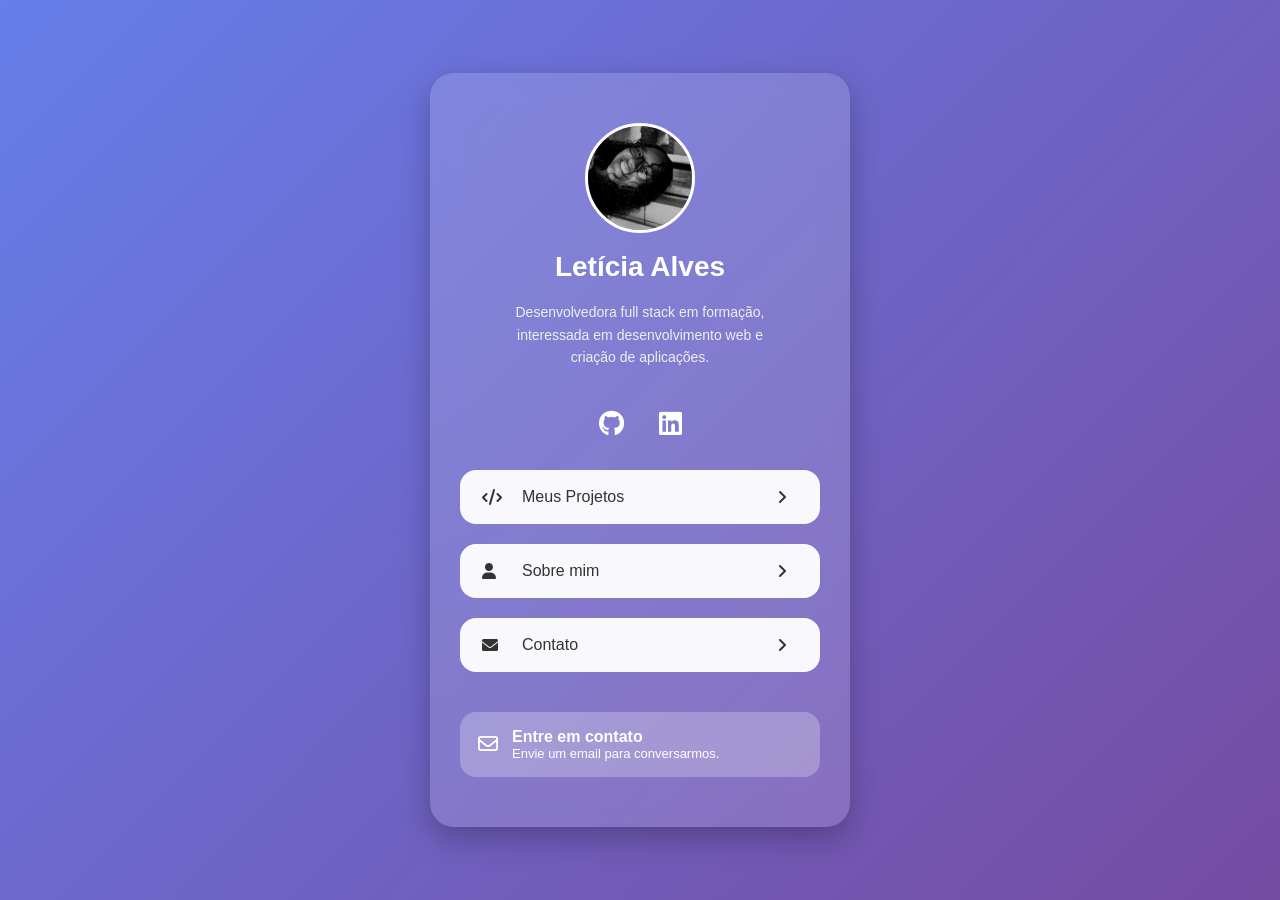
==== index.html @ 5ff334ac "primeiro commit" ====
<!doctype html>
<html lang="pt-BR">

<head>
  <meta charset="UTF-8" />
  <meta name="viewport" content="width=device-width, initial-scale=1.0" />
  <title>Linktree | Letícia Alves</title>

  <link rel="stylesheet" href="assets/styles.css" />
  <link rel="stylesheet" href="https://cdnjs.cloudflare.com/ajax/libs/font-awesome/6.0.0/css/all.min.css">
</head>

<body>

  <div class="content">

    <header>
      <img src="assets/leticia.jpg" alt="Letícia Alves">

      <h1>Letícia Alves</h1>

      <p>
        Desenvolvedora full stack em formação, interessada em desenvolvimento web e criação de aplicações.
      </p>
    </header>

    <div class="content_main">

      <ul>
        <li>
          <a href="https://github.com/letxiz" class="link-github" target="_blank">
            <i class="fa-brands fa-github"></i>
          </a>
        </li>

        <li>
          <a href="https://www.linkedin.com/in/leticia954/" class="link-linkedin" target="_blank">
            <i class="fa-brands fa-linkedin"></i>
          </a>
        </li>

      </ul>

      <main>

        <a href="https://github.com/letxiz?tab=repositories" target="_blank">
          <i class="fa-solid fa-code"></i>
          <p>Meus Projetos</p>
          <i class="fa-solid fa-angle-right"></i>
        </a>

        <a href="sobre.html">
          <i class="fa-solid fa-user"></i>
          <p>Sobre mim</p>
          <i class="fa-solid fa-angle-right"></i>
        </a>

        <a href="mailto:letxizalves@gmail.com">
          <i class="fa-solid fa-envelope"></i>
          <p>Contato</p>
          <i class="fa-solid fa-angle-right"></i>
        </a>

      </main>

      <footer onclick="location.href='mailto:letxizalves@gmail.com'">
        <i class="fa-regular fa-envelope"></i>

        <span>
          <h2>Entre em contato</h2>
          <p>Envie um email para conversarmos.</p>
        </span>

      </footer>

    </div>
  </div>

</body>

</html>
---- assets/styles.css ----
*{
  margin:0;
  padding:0;
  box-sizing:border-box;
  font-family:"Jost", sans-serif;
}


:root{
  --gradiente: linear-gradient(135deg,#667eea,#764ba2);
  --branco:#ffffff;
  --texto:#333;
}

/* body */

body{
  min-height:100vh;
  display:flex;
  justify-content:center;
  align-items:center;
  padding:20px;
  background:var(--gradiente);
}

/* card */

.content{
  width:100%;
  max-width:420px;

  background:rgba(255,255,255,0.15);
  backdrop-filter:blur(12px);

  border-radius:24px;

  padding:50px 30px;

  display:flex;
  flex-direction:column;
  gap:40px;

  box-shadow:0 12px 30px rgba(0,0,0,0.25);
}

/* header */

header{
  display:flex;
  flex-direction:column;
  align-items:center;
  text-align:center;
  gap:18px;
}

header img{
  width:110px;
  height:110px;

  border-radius:50%;
  border:3px solid white;

  object-fit:cover;
}

header h1{
  color:white;
  font-size:28px;
}

header p{
  color:#eeeeee;
  font-size:14px;
  line-height:1.6;
  max-width:280px;
}

/* mainL */

.content_main{
  display:flex;
  flex-direction:column;
  gap:30px;
}

/* redes sociais */

.content_main ul{
  list-style:none;
  display:flex;
  justify-content:center;
  gap:35px;
}

.content_main ul a{
  color:white;
  font-size:26px;
  transition:all 0.2s ease;
}

.content_main ul a:hover{
  transform:scale(1.2);
  opacity:0.8;
}

/* botões */

main{
  display:flex;
  flex-direction:column;
  gap:20px;
}

main a{
  background:rgba(255,255,255,0.95);

  border-radius:16px;

  padding:18px 22px;

  text-decoration:none;
  color:var(--texto);

  display:grid;
  grid-template-columns:30px 1fr 20px;
  align-items:center;
  gap:10px;

  font-weight:500;

  transition:all 0.2s ease;
}

main a:hover{
  transform:translateY(-4px);
  box-shadow:0 8px 20px rgba(0,0,0,0.25);
}

main a i{
  font-size:16px;
}
/*footer*/

footer{
  margin-top:10px;

  background:rgba(255,255,255,0.25);
  color:white;

  border-radius:16px;
  padding:16px 18px;

  display:flex;
  align-items:center;
  gap:14px;

  cursor:pointer;

  transition:all 0.2s ease;
}

footer:hover{
  background:rgba(255,255,255,0.4);
}

footer i{
  font-size:20px;
}

footer h2{
  font-size:16px;
}

footer p{
  font-size:13px;
}

/* RESPONSIVO */

@media(max-width:480px){

  .content{
    padding:40px 25px;
  }

  header h1{
    font-size:24px;
  }

}
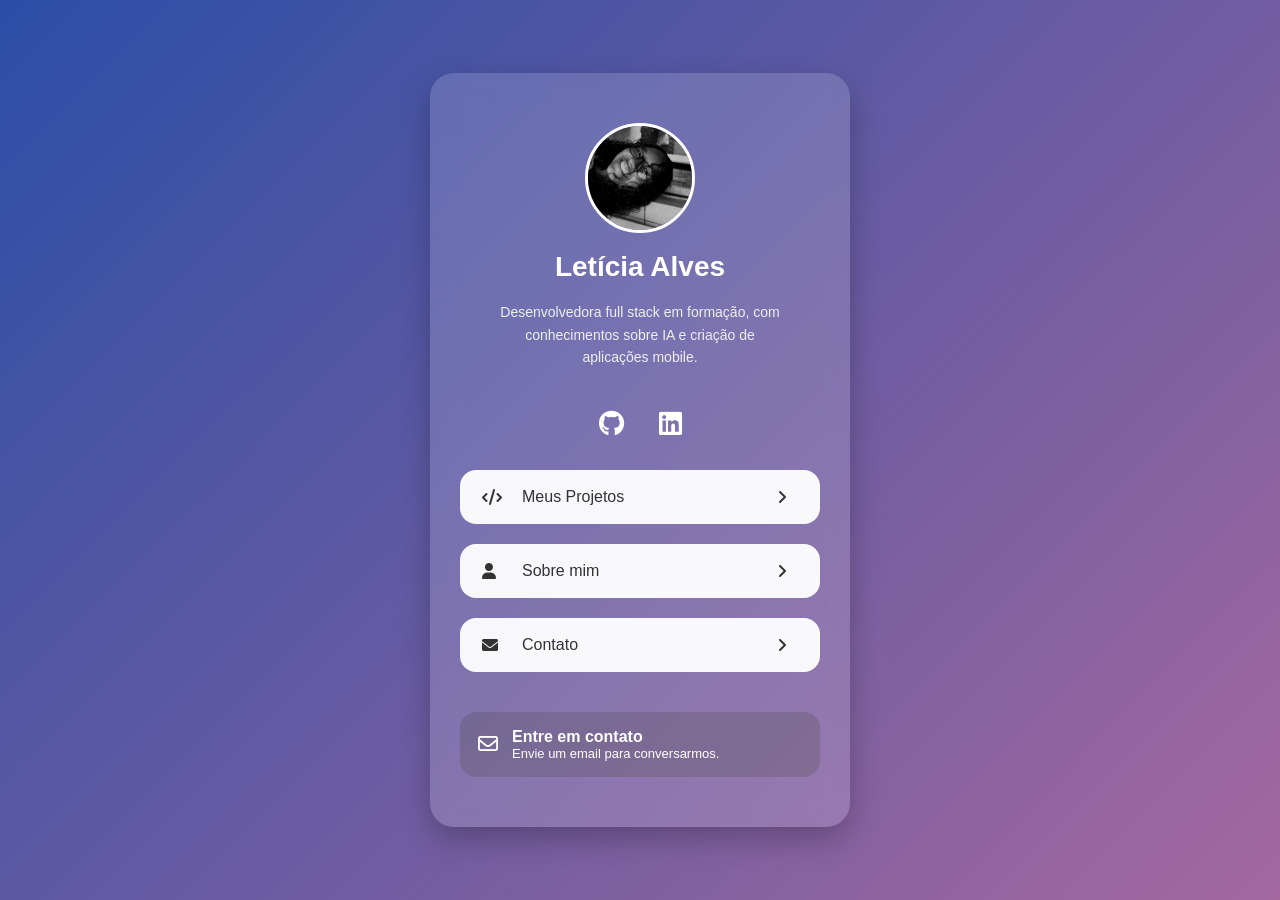
==== commit 3cad4b1d: "feat: ajustando css e o arquivo sobre mim" ====
--- a/index.html
+++ b/index.html
@@ -20,7 +20,7 @@
       <h1>Letícia Alves</h1>
 
       <p>
-        Desenvolvedora full stack em formação, interessada em desenvolvimento web e criação de aplicações.
+        Desenvolvedora full stack em formação, com conhecimentos sobre IA e criação de aplicações mobile.
       </p>
     </header>
 
--- a/assets/styles.css
+++ b/assets/styles.css
@@ -8,7 +8,7 @@
 
 
 :root{
-  --gradiente: linear-gradient(135deg,#667eea,#764ba2);
+  --gradiente: linear-gradient(135deg,#2b4ea6,#a4689f);
   --branco:#ffffff;
   --texto:#333;
 }
@@ -145,7 +145,7 @@
 footer{
   margin-top:10px;
 
-  background:rgba(255,255,255,0.25);
+  background:rgba(85, 80, 80, 0.289);
   color:white;
 
   border-radius:16px;
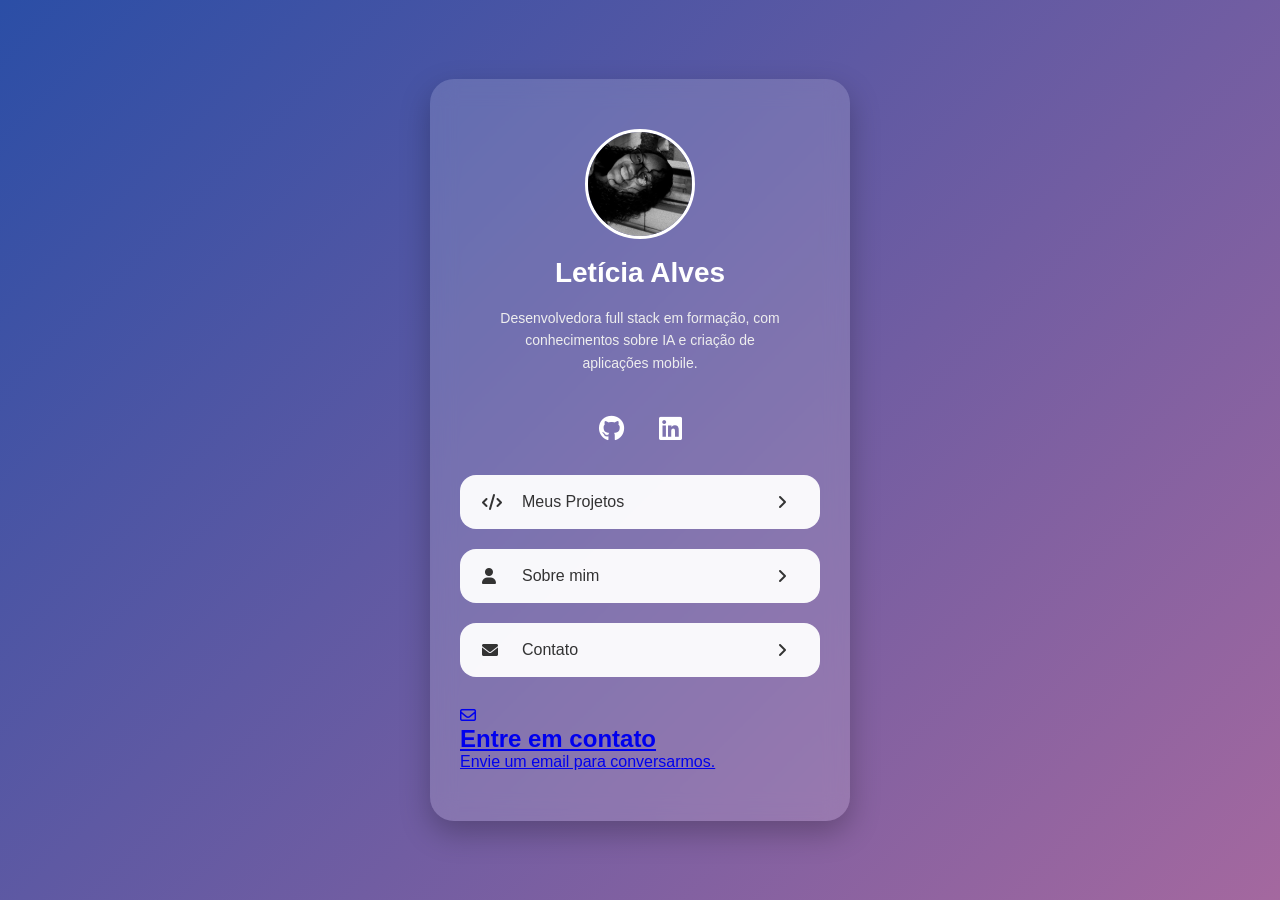
==== commit f0ce8c77: "feat: modifica arquivos" ====
--- a/index.html
+++ b/index.html
@@ -5,6 +5,14 @@
   <meta charset="UTF-8" />
   <meta name="viewport" content="width=device-width, initial-scale=1.0" />
   <title>Linktree | Letícia Alves</title>
+
+  <meta name="description" content="Linktree de Letícia Alves, desenvolvedora full stack em formação com conhecimentos sobre IA e criação de aplicações mobile." />
+  <link rel="icon" href="assets/favicon.png" />
+
+  <meta property="og:title" content="Letícia Alves" />
+  <meta property="og:description" content="Desenvolvedora full stack em formação, com conhecimentos sobre IA e criação de aplicações mobile." />
+  <meta property="og:image" content="assets/leticia.jpg" />
+  <meta property="og:type" content="website" />
 
   <link rel="stylesheet" href="assets/styles.css" />
   <link rel="stylesheet" href="https://cdnjs.cloudflare.com/ajax/libs/font-awesome/6.0.0/css/all.min.css">
@@ -15,7 +23,7 @@
   <div class="content">
 
     <header>
-      <img src="assets/leticia.jpg" alt="Letícia Alves">
+      <img src="assets/leticia.jpg" alt="Foto de perfil de Letícia Alves">
 
       <h1>Letícia Alves</h1>
 
@@ -28,14 +36,14 @@
 
       <ul>
         <li>
-          <a href="https://github.com/letxiz" class="link-github" target="_blank">
-            <i class="fa-brands fa-github"></i>
+          <a href="https://github.com/letxiz" class="link-github" target="_blank" rel="noopener noreferrer" aria-label="GitHub">
+            <i class="fa-brands fa-github" aria-hidden="true"></i>
           </a>
         </li>
 
         <li>
-          <a href="https://www.linkedin.com/in/leticia954/" class="link-linkedin" target="_blank">
-            <i class="fa-brands fa-linkedin"></i>
+          <a href="https://www.linkedin.com/in/leticia954/" class="link-linkedin" target="_blank" rel="noopener noreferrer" aria-label="LinkedIn">
+            <i class="fa-brands fa-linkedin" aria-hidden="true"></i>
           </a>
         </li>
 
@@ -43,35 +51,35 @@
 
       <main>
 
-        <a href="https://github.com/letxiz?tab=repositories" target="_blank">
-          <i class="fa-solid fa-code"></i>
-          <p>Meus Projetos</p>
-          <i class="fa-solid fa-angle-right"></i>
+        <a href="https://github.com/letxiz?tab=repositories" target="_blank" rel="noopener noreferrer">
+          <i class="fa-solid fa-code" aria-hidden="true"></i>
+          <span>Meus Projetos</span>
+          <i class="fa-solid fa-angle-right" aria-hidden="true"></i>
         </a>
 
         <a href="sobre.html">
-          <i class="fa-solid fa-user"></i>
-          <p>Sobre mim</p>
-          <i class="fa-solid fa-angle-right"></i>
+          <i class="fa-solid fa-user" aria-hidden="true"></i>
+          <span>Sobre mim</span>
+          <i class="fa-solid fa-angle-right" aria-hidden="true"></i>
         </a>
 
         <a href="mailto:letxizalves@gmail.com">
-          <i class="fa-solid fa-envelope"></i>
-          <p>Contato</p>
-          <i class="fa-solid fa-angle-right"></i>
+          <i class="fa-solid fa-envelope" aria-hidden="true"></i>
+          <span>Contato</span>
+          <i class="fa-solid fa-angle-right" aria-hidden="true"></i>
         </a>
 
       </main>
 
-      <footer onclick="location.href='mailto:letxizalves@gmail.com'">
-        <i class="fa-regular fa-envelope"></i>
+      <a class="footer-contact" href="mailto:letxizalves@gmail.com">
+        <i class="fa-regular fa-envelope" aria-hidden="true"></i>
 
         <span>
           <h2>Entre em contato</h2>
           <p>Envie um email para conversarmos.</p>
         </span>
 
-      </footer>
+      </a>
 
     </div>
   </div>
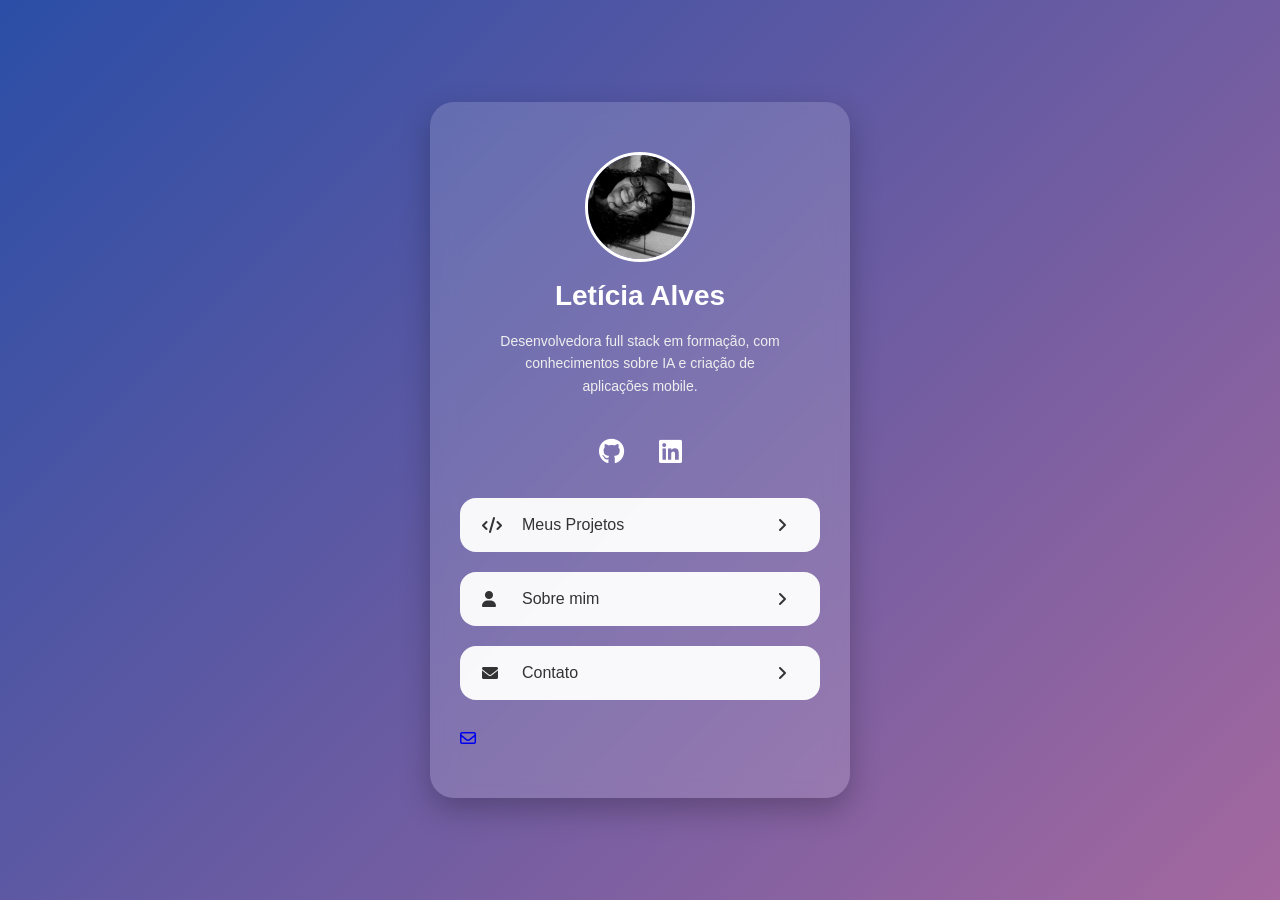
==== commit dd11637f: "feat: modifica arquivos" ====
--- a/index.html
+++ b/index.html
@@ -74,11 +74,6 @@
       <a class="footer-contact" href="mailto:letxizalves@gmail.com">
         <i class="fa-regular fa-envelope" aria-hidden="true"></i>
 
-        <span>
-          <h2>Entre em contato</h2>
-          <p>Envie um email para conversarmos.</p>
-        </span>
-
       </a>
 
     </div>
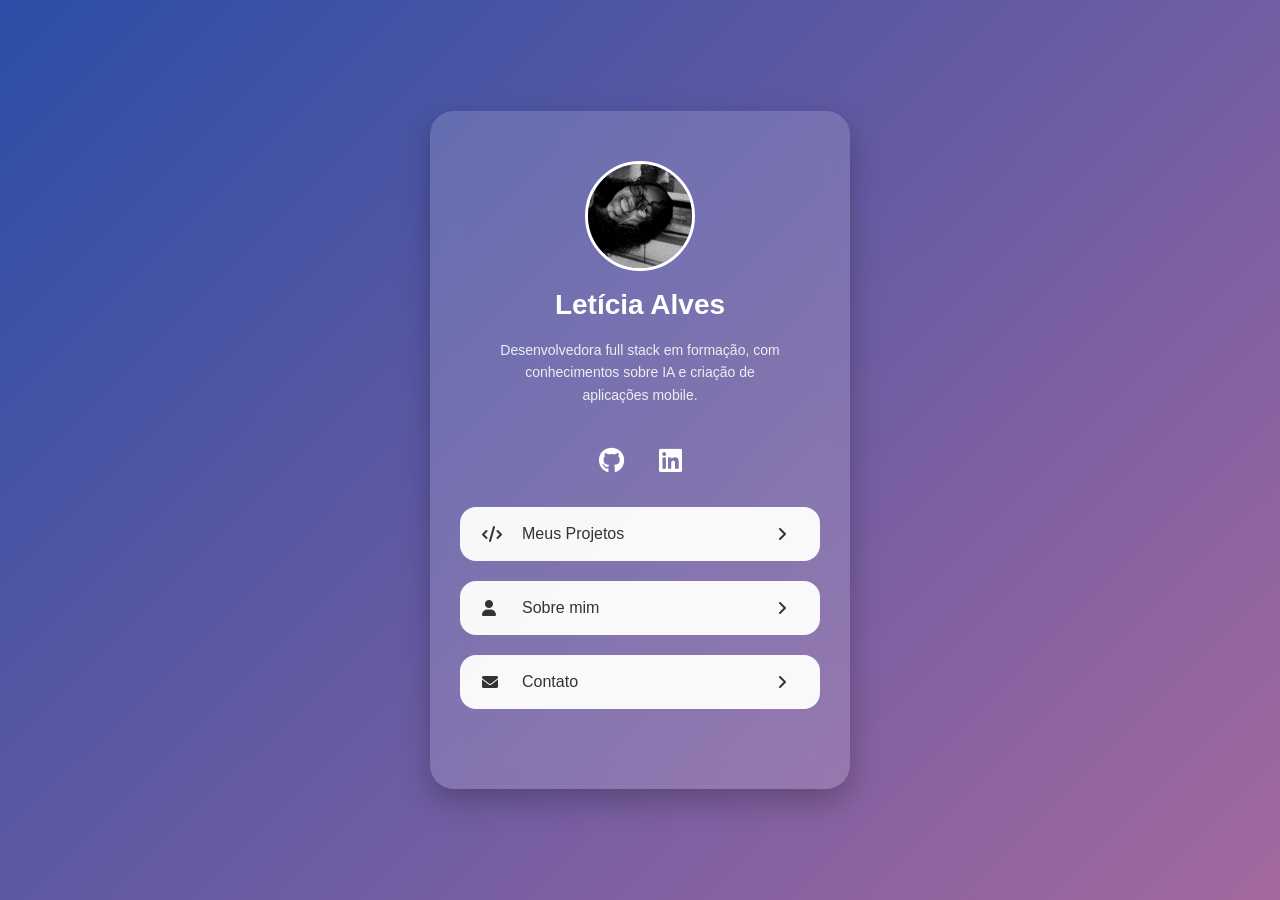
==== commit 59f6ac7b: "feat: modifica index e adiciona Readme" ====
--- a/index.html
+++ b/index.html
@@ -72,7 +72,6 @@
       </main>
 
       <a class="footer-contact" href="mailto:letxizalves@gmail.com">
-        <i class="fa-regular fa-envelope" aria-hidden="true"></i>
 
       </a>
 
